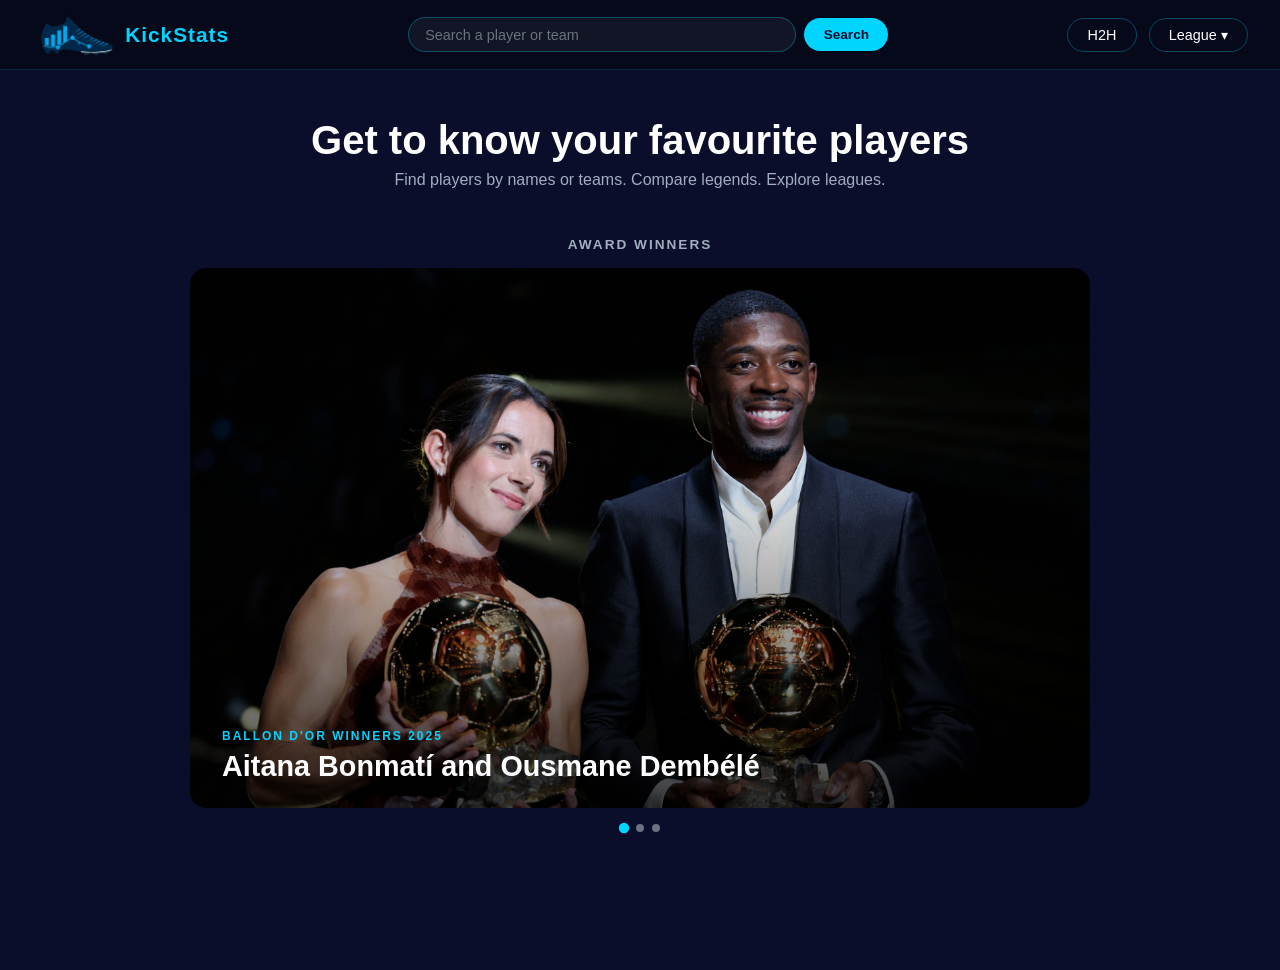
==== index.html @ 282c754d "header correction" ====
<!DOCTYPE html>
<html lang="en">
<head>
  <meta charset="UTF-8">
  <meta name="viewport" content="width=device-width, initial-scale=1.0">
  <title>KickStats</title>
  <link rel="stylesheet" href="style.css">
</head>
<body>

    <!--Nav Bar-->
    <nav id="navbar">
        <div id="nav-logo">
            <img src="img/logo.png" alt="KickStats Logo" id="logo">
            <span id="logo-text">KickStats</span>
        </div>

        <div id="nav-search">
            <input type="text" id="search-input" placeholder="Search a player or team" />
            <button id="search-btn">Search</button>
        </div>

        <div id="nav-links">
            <button id="compare-btn" class="nav-btn">H2H</button>

            <div id="league-dropdown">
                <button id="league-btn" class="nav-btn">League ▾</button>
                <ul id="league-menu" class="hidden">
                    <li data-league="39">Premier League</li>
                    <li data-league="140">La Liga</li>
                    <li data-league="78">Bundesliga</li>
                    <li data-league="135">Serie A</li>
                    <li data-league="61">Ligue 1</li>
                    <li data-league="2">Champions League</li>
                    <li data-league="1">World Cup</li>
                </ul>
            </div>
        </div>
    </nav>

    <main id="app">

        <!--HOME VIEW-->
        <section id="home-view">
            <div id="home-hero">
                <h2>Get to know your favourite players</h2>
                <p>Find players by names or teams. Compare legends. Explore leagues.</p>
            </div>

            <!--SLIDESHOW -->
            <div id="achievements">
                <h3>Award Winners</h3>
                <div id="slideshow">
                    <div class="slide active" style="background-image: url('img/bd.jpeg')">
                        <div class="slide-content">
                            <div class="award-label">Ballon d'Or Winners 2025 </div>
                            <div class="award-name">Aitana Bonmatí and Ousmane Dembélé</div>
                        </div>   
                    </div>

                    <div class="slide" style="background-image: url('img/kopa.jpeg')">
                        <div class="slide-content">
                            <div class="award-label"> Kopa Trophy 2025 </div>
                            <div class="award-name">Lamine Yamal</div>
                        </div> 
                    </div>

                    <div class="slide" style="background-image: url('img/yashin.png')">
                        <div class="slide-content">
                            <div class="award-label"> Yashin Trophy 2025 </div>
                            <div class="award-name">Gianluigi Donnarumma</div>
                        </div> 
                    </div>
                </div>

                <div id="slideshow-dots">
                    <span class="dot active" data-index="0"></span>
                    <span class="dot" data-index="1"></span>
                    <span class="dot" data-index="2"></span>
                </div>
            </div>
        </section>

        <!--PLAYER PROFILE VIEW-->
        <section id="player-view" class="hidden">
            <div id="player-profile"></div>
            <div id="season-search">
                <input type="number" id="season-input" placeholder="Enter season (e.g. 2023 = 2023/24)" />
                <button id="season-btn">Get Stats</button>
            </div>
            <div id="player-stats"></div>
        </section>

        <!--TEAM VIEW-->
        <section id="team-view" class="hidden">
            <div id="team-profile"></div>
            <div id="team-stats"></div>
        </section>

        <!--HEAD-TO-HEAD VIEW-->
        <section id="compare-view" class="hidden">
            <h2 id="compare-title">Head-to-Head</h2>
            <div id="compare-inputs">
                <div class="compare-col">
                    <input type="text" id="player1-input" placeholder="Enter first player name" />
                    <input type="number" id="player1-season" placeholder="Enter season (e.g. 2023 = 2023/24)" />
                    <button id="player1-btn">Get Player 1</button>
                    <div id="player1-result"></div>
                </div>
                <div class="vs-label">VS</div>
                <div class="compare-col">
                    <input type="text" id="player2-input" placeholder="Enter second player name" />
                    <input type="number" id="player2-season" placeholder="Enter season (e.g. 2023 = 2023/24)" />
                    <button id="player2-btn">Get Player 2</button>
                    <div id="player2-result"></div>
                </div>
            </div>
            <div id="compare-table"></div>
        </section>

        <!--LEAGUE VIEW-->
        <section id="league-view" class="hidden">
            <div id="league-header"></div>
            <div id="league-season-search">
                <input type="number" id="league-season-input" placeholder="Enter season (e.g. 2023 = 2023/24)" />
                <button id="league-season-btn">Go</button>
            </div>
            <div id="league-stats">
                <div id="top-scorers"></div>
                <div id="top-assists"></div>
            </div>

        </section>
    </main>

    <script src="script.js"></script>
</body>
</html>
---- style.css ----
/* RESET & BASE*/
* {
  margin: 0;
  padding: 0;
  box-sizing: border-box;
}

:root {
  --bg-primary: #0a0e2a;
  --bg-card: #1a1f4e;
  --bg-card-hover: #222860;
  --accent: #00d4ff;
  --accent-dark: #0099cc;
  --text-primary: #ffffff;
  --text-secondary: #a0aec0;
  --text-muted: #6b7280;
  --red: #e63946;
  --nav-height: 70px;
}

body {
  font-family: 'Arial', sans-serif;
  background: var(--bg-primary);
  color: var(--text-primary);
  min-height: 100vh;
}

.hidden {
  display: none !important;
}

/* NAVBAR */
#navbar {
  position: fixed;
  top: 0;
  left: 0;
  right: 0;
  height: var(--nav-height);
  background: #06091a;
  border-bottom: 1px solid rgba(0, 212, 255, 0.15);
  display: flex;
  align-items: center;
  justify-content: space-between;
  padding: 0 2rem;
  z-index: 1000;
  gap: 1rem;
}

#nav-logo {
  display: flex;
  align-items: center;
  gap: 0.6rem;
  cursor: pointer;
  flex-shrink: 0;
}

#logo {
  height: 44px;
  width: auto;
}

#logo-text {
  font-size: 1.3rem;
  font-weight: 700;
  color: var(--accent);
  letter-spacing: 1px;
}

#nav-search {
  display: flex;
  align-items: center;
  gap: 0.5rem;
  flex: 1;
  max-width: 480px;
}

#search-input {
  flex: 1;
  padding: 0.55rem 1rem;
  border-radius: 25px;
  border: 1px solid rgba(0, 212, 255, 0.3);
  background: rgba(255,255,255,0.05);
  color: var(--text-primary);
  font-size: 0.9rem;
  outline: none;
  transition: border 0.2s;
}

#search-input:focus {
  border-color: var(--accent);
}

#search-input::placeholder {
  color: var(--text-muted);
}

#search-btn {
  padding: 0.55rem 1.2rem;
  background: var(--accent);
  color: #0a0e2a;
  border: none;
  border-radius: 25px;
  font-weight: 700;
  font-size: 0.85rem;
  cursor: pointer;
  transition: background 0.2s;
  flex-shrink: 0;
}

#search-btn:hover {
  background: var(--accent-dark);
}

#nav-links {
  display: flex;
  align-items: center;
  gap: 0.75rem;
  flex-shrink: 0;
}

.nav-btn {
  background: transparent;
  border: 1px solid rgba(0, 212, 255, 0.3);
  color: var(--text-primary);
  padding: 0.5rem 1.2rem;
  border-radius: 25px;
  cursor: pointer;
  font-size: 0.9rem;
  transition: all 0.2s;
  white-space: nowrap;
}

.nav-btn:hover, .nav-btn.active {
  background: var(--accent);
  color: #0a0e2a;
  border-color: var(--accent);
  font-weight: 700;
}

/* League dropdown */
#league-dropdown-wrapper {
  position: relative;
}

#league-menu {
  position: absolute;
  top: calc(100% + 10px);
  right: 0;
  background: #06091a;
  border: 1px solid rgba(0, 212, 255, 0.2);
  border-radius: 10px;
  list-style: none;
  min-width: 180px;
  overflow: hidden;
  z-index: 999;
}

#league-menu li {
  padding: 0.75rem 1.25rem;
  cursor: pointer;
  font-size: 0.9rem;
  color: var(--text-secondary);
  transition: all 0.15s;
}

#league-menu li:hover {
  background: rgba(0, 212, 255, 0.1);
  color: var(--accent);
}

/* MAIN CONTENT*/
#app {
  margin-top: var(--nav-height);
  min-height: calc(100vh - var(--nav-height));
}

/* HOME VIEW*/
#home-view {
  padding: 3rem 2rem;
  max-width: 1100px;
  margin: 0 auto;
}

#home-hero {
  text-align: center;
  margin-bottom: 3rem;
}

#home-hero h2 {
  font-size: 2.5rem;
  font-weight: 800;
  color: var(--text-primary);
  margin-bottom: 0.5rem;
}

#home-hero h2 span {
  color: var(--accent);
}

#home-hero p {
  font-size: 1rem;
  color: var(--text-secondary);
}

/* Achievements slideshow */
#achievements {
  width: 100%;
  max-width: 900px;
  margin: 0 auto;
  position: relative;
}

#achievements h3 {
  font-size: 0.85rem;
  color: var(--text-secondary);
  text-transform: uppercase;
  letter-spacing: 2px;
  margin-bottom: 1rem;
  text-align: center;
}

#slideshow {
  width: 100%;
  border-radius: 16px;
  overflow: hidden;
  position: relative;
}

.slide {
  display: none;
  width: 100%;
  height: 60vh;
  background-size: cover;
  background-position: center 50%;
  background-repeat: no-repeat;
  position: relative;
  border-radius: 16px;
}

.slide.active {
  display: block;
}

/* Dark gradient overlay so text is readable at the bottom */
.slide::after {
  content: '';
  position: absolute;
  inset: 0;
  background: linear-gradient(
    to bottom,
    rgba(0, 0, 0, 0.05) 0%,
    rgba(0, 0, 0, 0.1) 40%,
    rgba(0, 0, 0, 0.75) 100%
  );
  border-radius: 16px;
}

/* Text sits above the overlay */
.slide-content {
  position: absolute;
  bottom: 0;
  left: 0;
  right: 0;
  padding: 1.5rem 2rem;
  z-index: 2;
}

.award-label {
  font-size: 0.75rem;
  color: var(--accent);
  text-transform: uppercase;
  letter-spacing: 2px;
  margin-bottom: 0.4rem;
  font-weight: 600;
}

.award-name {
  font-size: 1.8rem;
  font-weight: 800;
  color: #ffffff;
  line-height: 1.2;
}

/* Dots */
#slideshow-dots {
  display: flex;
  justify-content: center;
  gap: 8px;
  margin-top: 1rem;
}

.dot {
  width: 8px;
  height: 8px;
  border-radius: 50%;
  background: var(--text-muted);
  cursor: pointer;
  transition: background 0.2s, transform 0.2s;
}

.dot.active {
  background: var(--accent);
  transform: scale(1.3);
}

/* PLAYER PROFILE VIEW */
#player-view {
  min-height: calc(100vh - var(--nav-height));
}

/* Hero banner */
#player-hero {
  position: relative;
  background: linear-gradient(135deg, #0a0e2a 0%, #1a1f4e 50%, #0d1535 100%);
  min-height: 420px;
  display: flex;
  align-items: center;
  overflow: hidden;
  padding: 2rem 4rem;
}

#player-hero::before {
  content: '';
  position: absolute;
  inset: 0;
  background: radial-gradient(ellipse at 70% 50%, rgba(0, 212, 255, 0.08) 0%, transparent 70%);
}

.hero-left {
  flex: 1;
  z-index: 2;
}

.hero-position-tag {
  display: inline-block;
  background: var(--accent);
  color: #0a0e2a;
  font-size: 0.75rem;
  font-weight: 700;
  padding: 4px 14px;
  border-radius: 25px;
  text-transform: uppercase;
  letter-spacing: 1px;
  margin-bottom: 1rem;
}

.hero-flag {
  width: 24px;
  height: auto;
  margin-left: 8px;
  vertical-align: middle;
  border-radius: 2px;
}

.hero-name {
  font-size: 3rem;
  font-weight: 900;
  color: var(--text-primary);
  line-height: 1.1;
  margin-bottom: 1rem;
  text-transform: uppercase;
}

.hero-number {
  width: 52px;
  height: 52px;
  border-radius: 50%;
  background: var(--accent);
  color: #0a0e2a;
  font-size: 1.3rem;
  font-weight: 900;
  display: inline-flex;
  align-items: center;
  justify-content: center;
  margin-bottom: 1.5rem;
}

.hero-stat-pills {
  display: flex;
  gap: 0.75rem;
  flex-wrap: wrap;
  margin-bottom: 1.5rem;
}

.hero-pill {
  background: rgba(255,255,255,0.08);
  border: 1px solid rgba(0, 212, 255, 0.2);
  border-radius: 10px;
  padding: 0.5rem 1rem;
  text-align: center;
}

.hero-pill .pill-value {
  font-size: 1.5rem;
  font-weight: 800;
  color: var(--accent);
  display: block;
}

.hero-pill .pill-label {
  font-size: 0.7rem;
  color: var(--text-secondary);
  text-transform: uppercase;
  letter-spacing: 1px;
}

.hero-bio-row {
  display: flex;
  gap: 0;
}

.bio-cell {
  padding: 0.6rem 1.25rem;
  text-align: center;
  border-right: 1px solid rgba(255,255,255,0.1);
}

.bio-cell:first-child {
  padding-left: 0;
}

.bio-cell:last-child {
  border-right: none;
}

.bio-cell .bio-value {
  font-size: 0.95rem;
  font-weight: 700;
  color: var(--text-primary);
  display: block;
}

.bio-cell .bio-label {
  font-size: 0.65rem;
  color: var(--text-secondary);
  text-transform: uppercase;
  letter-spacing: 1px;
}

.hero-right {
  position: absolute;
  right: 0;
  bottom: 0;
  height: 100%;
  display: flex;
  align-items: flex-end;
}

#player-hero-img {
  height: 380px;
  width: auto;
  object-fit: contain;
  filter: drop-shadow(-10px 0 30px rgba(0, 212, 255, 0.2));
}

/* Season search */
#season-search {
  display: flex;
  gap: 0.75rem;
  padding: 2rem 4rem;
  align-items: center;
  border-bottom: 1px solid rgba(255,255,255,0.05);
}

#season-search label {
  color: var(--text-secondary);
  font-size: 0.9rem;
  white-space: nowrap;
}

#season-input {
  padding: 0.6rem 1rem;
  border-radius: 25px;
  border: 1px solid rgba(0, 212, 255, 0.3);
  background: rgba(255,255,255,0.05);
  color: var(--text-primary);
  font-size: 0.9rem;
  outline: none;
  width: 180px;
}

#season-btn {
  padding: 0.6rem 1.5rem;
  background: var(--accent);
  color: #0a0e2a;
  border: none;
  border-radius: 25px;
  font-weight: 700;
  cursor: pointer;
  font-size: 0.9rem;
}

/* Stats table */
#player-stats {
  padding: 2rem 4rem;
}

.stats-competition {
  margin-bottom: 2rem;
}

.stats-comp-header {
  display: flex;
  align-items: center;
  gap: 0.75rem;
  margin-bottom: 1rem;
  padding-bottom: 0.5rem;
  border-bottom: 1px solid rgba(0, 212, 255, 0.15);
}

.stats-comp-logo {
  width: 28px;
  height: 28px;
  object-fit: contain;
}

.stats-comp-name {
  font-size: 1rem;
  font-weight: 700;
  color: var(--text-primary);
}

.stats-comp-country {
  font-size: 0.8rem;
  color: var(--text-secondary);
}

.stats-grid {
  display: grid;
  grid-template-columns: repeat(auto-fill, minmax(130px, 1fr));
  gap: 0.75rem;
}

.stat-box {
  background: var(--bg-card);
  border-radius: 10px;
  padding: 1rem;
  text-align: center;
  border: 1px solid rgba(255,255,255,0.05);
}

.stat-box .stat-value {
  font-size: 1.5rem;
  font-weight: 800;
  color: var(--accent);
  display: block;
}

.stat-box .stat-label {
  font-size: 0.7rem;
  color: var(--text-secondary);
  text-transform: uppercase;
  letter-spacing: 1px;
  margin-top: 4px;
}

/* TEAM VIEW */
#team-view {
  padding: 2rem;
  max-width: 1100px;
  margin: 0 auto;
}

#team-header {
  display: flex;
  align-items: center;
  gap: 1.5rem;
  margin-bottom: 2rem;
  padding: 2rem;
  background: var(--bg-card);
  border-radius: 16px;
  border: 1px solid rgba(0, 212, 255, 0.1);
}

#team-logo {
  width: 80px;
  height: 80px;
  object-fit: contain;
}

#team-name {
  font-size: 2rem;
  font-weight: 900;
  text-transform: uppercase;
}

#team-country {
  color: var(--text-secondary);
  font-size: 0.9rem;
}

/* Position filter pills */
#position-filters {
  display: flex;
  gap: 0.5rem;
  margin-bottom: 1.5rem;
  flex-wrap: wrap;
}

.filter-pill {
  padding: 0.4rem 1.2rem;
  border-radius: 25px;
  border: 1px solid rgba(0, 212, 255, 0.3);
  background: transparent;
  color: var(--text-secondary);
  cursor: pointer;
  font-size: 0.85rem;
  transition: all 0.2s;
}

.filter-pill:hover, .filter-pill.active {
  background: var(--accent);
  color: #0a0e2a;
  border-color: var(--accent);
  font-weight: 700;
}

/* Squad grid */
#squad-grid {
  display: grid;
  grid-template-columns: repeat(auto-fill, minmax(160px, 1fr));
  gap: 1rem;
}

.player-card {
  background: var(--bg-card);
  border-radius: 12px;
  overflow: hidden;
  cursor: pointer;
  border: 1px solid rgba(255,255,255,0.05);
  transition: all 0.2s;
  position: relative;
}

.player-card:hover {
  transform: translateY(-4px);
  border-color: var(--accent);
  box-shadow: 0 8px 24px rgba(0, 212, 255, 0.15);
}

.player-card img {
  width: 100%;
  height: 180px;
  object-fit: cover;
  object-position: top;
  display: block;
}

.player-card-info {
  padding: 0.75rem;
}

.player-card-number {
  position: absolute;
  top: 8px;
  right: 8px;
  background: var(--accent);
  color: #0a0e2a;
  font-size: 0.8rem;
  font-weight: 900;
  width: 26px;
  height: 26px;
  border-radius: 50%;
  display: flex;
  align-items: center;
  justify-content: center;
}

.player-card-name {
  font-size: 0.9rem;
  font-weight: 700;
  color: var(--text-primary);
}

.player-card-pos {
  font-size: 0.75rem;
  color: var(--text-secondary);
  margin-top: 2px;
}

/* COMPARE VIEW */
#compare-view {
  padding: 2rem;
  max-width: 1000px;
  margin: 0 auto;
}

#compare-title {
  text-align: center;
  font-size: 2.5rem;
  font-weight: 900;
  margin-bottom: 2rem;
  text-transform: uppercase;
  letter-spacing: 2px;
}

#compare-title span {
  color: var(--accent);
}

#compare-inputs {
  display: grid;
  grid-template-columns: 1fr auto 1fr;
  gap: 1.5rem;
  align-items: start;
  margin-bottom: 2rem;
}

.compare-col {
  display: flex;
  flex-direction: column;
  gap: 0.75rem;
}

.compare-col input {
  padding: 0.6rem 1rem;
  border-radius: 25px;
  border: 1px solid rgba(0, 212, 255, 0.3);
  background: rgba(255,255,255,0.05);
  color: var(--text-primary);
  font-size: 0.9rem;
  outline: none;
}

.compare-col button {
  padding: 0.6rem;
  background: var(--accent);
  color: #0a0e2a;
  border: none;
  border-radius: 25px;
  font-weight: 700;
  cursor: pointer;
  font-size: 0.9rem;
}

.vs-label {
  font-size: 2rem;
  font-weight: 900;
  color: var(--accent);
  display: flex;
  align-items: center;
  justify-content: center;
  padding-top: 0.5rem;
}

/* H2H player banners */
#compare-table {
  margin-top: 1rem;
}

.h2h-player-banners {
  display: grid;
  grid-template-columns: 1fr 1fr;
  gap: 1rem;
  margin-bottom: 2rem;
}

.h2h-banner {
  background: linear-gradient(135deg, var(--bg-card), #0d1535);
  border-radius: 12px;
  padding: 1.5rem;
  display: flex;
  align-items: center;
  gap: 1rem;
  border: 1px solid rgba(0, 212, 255, 0.15);
  position: relative;
  overflow: hidden;
}

.h2h-banner img {
  width: 80px;
  height: 80px;
  object-fit: cover;
  border-radius: 50%;
  border: 2px solid var(--accent);
}

.h2h-banner-name {
  font-size: 1.2rem;
  font-weight: 800;
  text-transform: uppercase;
}

.h2h-banner-club {
  font-size: 0.8rem;
  color: var(--text-secondary);
}

/* Stat rows */
.h2h-stat-row {
  display: grid;
  grid-template-columns: 1fr auto 1fr;
  align-items: center;
  margin-bottom: 0.6rem;
  gap: 0.5rem;
}

.h2h-val {
  padding: 0.7rem 1rem;
  background: var(--bg-card);
  border-radius: 8px;
  font-size: 1.3rem;
  font-weight: 800;
  color: var(--text-primary);
  text-align: center;
  border: 1px solid rgba(255,255,255,0.05);
}

.h2h-val.winner {
  background: var(--accent);
  color: #0a0e2a;
}

.h2h-stat-label {
  background: #1a1f4e;
  padding: 0.7rem 1rem;
  border-radius: 8px;
  font-size: 0.75rem;
  font-weight: 700;
  color: var(--text-secondary);
  text-align: center;
  text-transform: uppercase;
  letter-spacing: 1px;
}

/* LEAGUE VIEW */
#league-view {
  padding: 2rem;
  max-width: 900px;
  margin: 0 auto;
}

#league-header {
  display: flex;
  align-items: center;
  gap: 1rem;
  margin-bottom: 2rem;
  padding: 1.5rem 2rem;
  background: var(--bg-card);
  border-radius: 16px;
  border: 1px solid rgba(0, 212, 255, 0.1);
}

#league-header img {
  width: 60px;
  height: 60px;
  object-fit: contain;
}

#league-header h2 {
  font-size: 1.8rem;
  font-weight: 900;
  text-transform: uppercase;
}

#league-season-search {
  display: flex;
  gap: 0.75rem;
  margin-bottom: 2rem;
}

#league-season-input {
  padding: 0.6rem 1rem;
  border-radius: 25px;
  border: 1px solid rgba(0, 212, 255, 0.3);
  background: rgba(255,255,255,0.05);
  color: var(--text-primary);
  font-size: 0.9rem;
  outline: none;
  width: 220px;
}

#league-season-btn {
  padding: 0.6rem 1.5rem;
  background: var(--accent);
  color: #0a0e2a;
  border: none;
  border-radius: 25px;
  font-weight: 700;
  cursor: pointer;
}

#league-stats {
  display: grid;
  grid-template-columns: 1fr 1fr;
  gap: 2rem;
}

.league-list-title {
  font-size: 1rem;
  font-weight: 700;
  text-transform: uppercase;
  letter-spacing: 2px;
  color: var(--text-secondary);
  margin-bottom: 1rem;
}

/* Banner rows like your reference image */
.league-player-row {
  display: flex;
  align-items: center;
  background: var(--bg-card);
  border-radius: 10px;
  overflow: hidden;
  margin-bottom: 0.6rem;
  border: 1px solid rgba(255,255,255,0.04);
  transition: all 0.2s;
  cursor: pointer;
}

.league-player-row:hover {
  border-color: var(--accent);
}

.league-player-row img {
  width: 56px;
  height: 56px;
  object-fit: cover;
  object-position: top;
}

.league-player-name {
  flex: 1;
  padding: 0 1rem;
  font-size: 0.9rem;
  font-weight: 700;
  text-transform: uppercase;
  letter-spacing: 1px;
  color: var(--text-primary);
}

.league-player-stat {
  padding: 0 1.25rem;
  font-size: 1.6rem;
  font-weight: 900;
  color: var(--accent);
  min-width: 60px;
  text-align: center;
}

/* LOADING & ERROR STATES */
.loading {
  text-align: center;
  padding: 3rem;
  color: var(--text-secondary);
  font-size: 0.95rem;
}

.loading::after {
  content: '';
  display: block;
  width: 32px;
  height: 32px;
  border: 3px solid rgba(0, 212, 255, 0.2);
  border-top-color: var(--accent);
  border-radius: 50%;
  animation: spin 0.8s linear infinite;
  margin: 1rem auto 0;
}

@keyframes spin {
  to { transform: rotate(360deg); }
}

.error-msg {
  text-align: center;
  padding: 2rem;
  color: var(--red);
  font-size: 0.95rem;
  background: rgba(230, 57, 70, 0.08);
  border-radius: 10px;
  border: 1px solid rgba(230, 57, 70, 0.2);
  margin: 1rem 0;
}

/* RESPONSIVE */
@media (max-width: 768px) {
  #navbar {
    flex-wrap: wrap;
    height: auto;
    padding: 0.75rem 1rem;
    gap: 0.5rem;
  }

  #nav-search {
    order: 3;
    max-width: 100%;
    width: 100%;
  }

  #app {
    margin-top: 120px;
  }

  #player-hero {
    padding: 2rem 1.5rem;
    flex-direction: column;
  }

  .hero-right {
    position: relative;
    height: auto;
  }

  #player-hero-img {
    height: 220px;
  }

  .hero-name {
    font-size: 2rem;
  }

  #season-search, #player-stats {
    padding: 1.5rem;
  }

  #compare-inputs {
    grid-template-columns: 1fr;
  }

  .vs-label {
    text-align: center;
  }

  #league-stats {
    grid-template-columns: 1fr;
  }

  #squad-grid {
    grid-template-columns: repeat(auto-fill, minmax(130px, 1fr));
  }
}
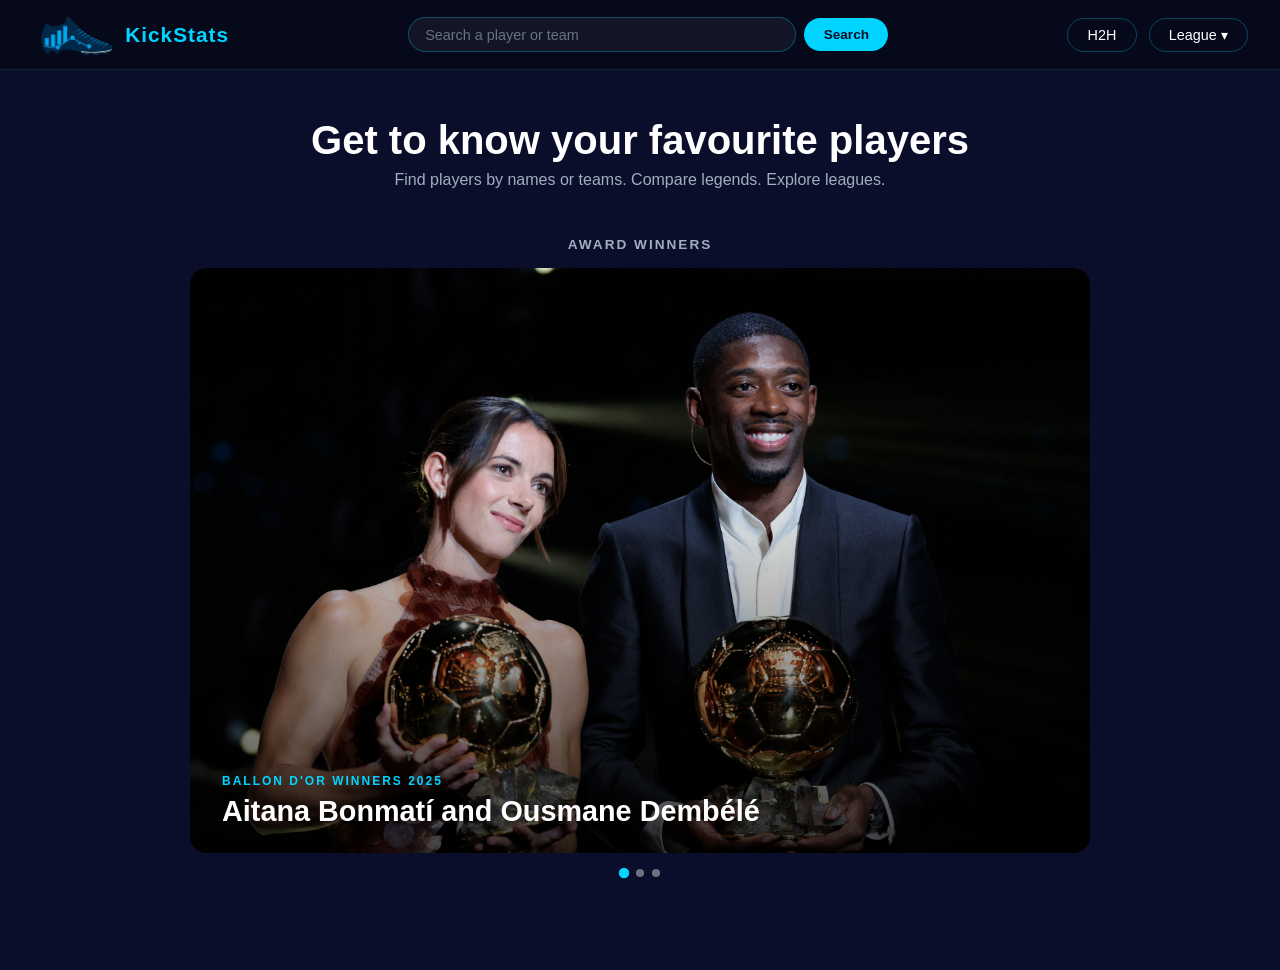
==== commit 41db5158: "javascript created" ====
--- a/index.html
+++ b/index.html
@@ -1,3 +1,9 @@
+<!--
+Author: Amanda Gbe
+Date: July 27th, 2026
+Description: This is the HTML file for the SPORTS-STATS API website
+-->
+
 <!DOCTYPE html>
 <html lang="en">
 <head>
@@ -58,18 +64,18 @@
                         </div>   
                     </div>
 
-                    <div class="slide" style="background-image: url('img/kopa.jpeg')">
+                    <div class="slide" style="background-image: url('img/kopa.webp')">
                         <div class="slide-content">
                             <div class="award-label"> Kopa Trophy 2025 </div>
                             <div class="award-name">Lamine Yamal</div>
                         </div> 
                     </div>
 
-                    <div class="slide" style="background-image: url('img/yashin.png')">
+                    <div class="slide" style="background-image: url('img/yashin.webp')">
                         <div class="slide-content">
                             <div class="award-label"> Yashin Trophy 2025 </div>
                             <div class="award-name">Gianluigi Donnarumma</div>
-                        </div> 
+                        </div>   
                     </div>
                 </div>
 
--- a/style.css
+++ b/style.css
@@ -1,3 +1,9 @@
+/* 
+Author: Amanda Gbe
+Date: July 28th, 2026
+Description: This is the CSS file for the SPORTS-STATS API website
+*/
+
 /* RESET & BASE*/
 * {
   margin: 0;
@@ -229,7 +235,7 @@
 .slide {
   display: none;
   width: 100%;
-  height: 60vh;
+  height: 65vh;
   background-size: cover;
   background-position: center 50%;
   background-repeat: no-repeat;
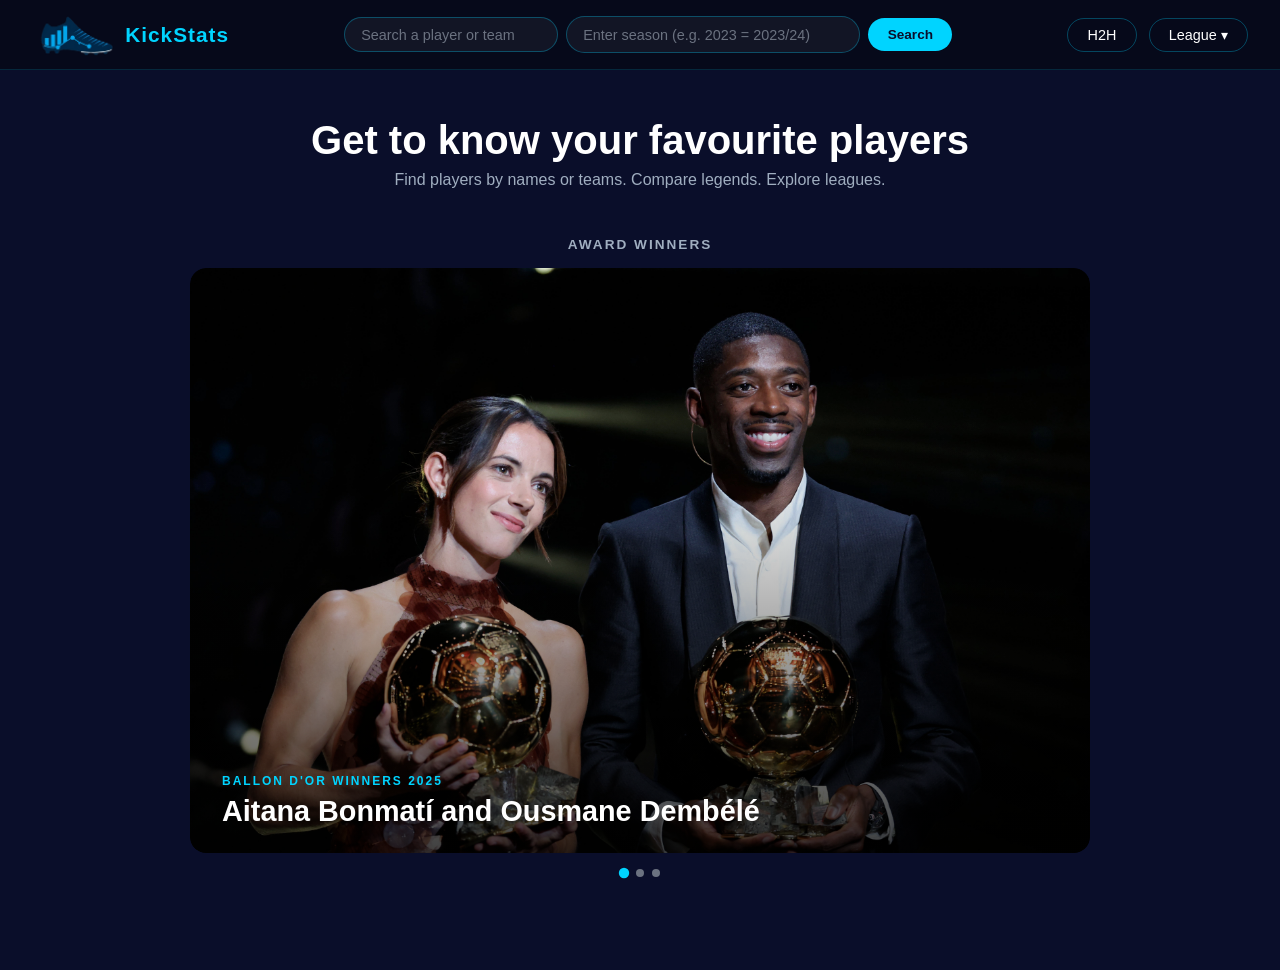
==== commit bab7b9ff: "update: removed player profile home page" ====
--- a/index.html
+++ b/index.html
@@ -23,6 +23,7 @@
 
         <div id="nav-search">
             <input type="text" id="search-input" placeholder="Search a player or team" />
+            <input type="number" id="season-input" placeholder="Enter season (e.g. 2023 = 2023/24)" />
             <button id="search-btn">Search</button>
         </div>
 
@@ -89,11 +90,7 @@
 
         <!--PLAYER PROFILE VIEW-->
         <section id="player-view" class="hidden">
-            <div id="player-profile"></div>
-            <div id="season-search">
-                <input type="number" id="season-input" placeholder="Enter season (e.g. 2023 = 2023/24)" />
-                <button id="season-btn">Get Stats</button>
-            </div>
+            <div id="player-info-bar"></div>
             <div id="player-stats"></div>
         </section>
 
--- a/style.css
+++ b/style.css
@@ -60,6 +60,10 @@
   flex-shrink: 0;
 }
 
+#nav-logo:hover {
+  border-color: var(--accent);
+}
+
 #logo {
   height: 44px;
   width: auto;
@@ -77,7 +81,22 @@
   align-items: center;
   gap: 0.5rem;
   flex: 1;
-  max-width: 480px;
+  max-width: 50%;
+}
+
+#season-input {
+  width: 160px;
+  padding: 0.55rem 1rem;
+  border-radius: 25px;
+  background: rgba(255, 255, 255, 0, 0.05);
+  border: 1px solid rgba(0, 212, 255, 0.03);
+  color: var(--text-primary);
+  font-size: 0.9rem;
+  outline: none;
+}
+
+#season-input::placeholder {
+  color: var(--text-muted);
 }
 
 #search-input {
@@ -309,20 +328,21 @@
   transform: scale(1.3);
 }
 
-/* PLAYER PROFILE VIEW */
+/* PLAYER PROFILE VIEW 
 #player-view {
   min-height: calc(100vh - var(--nav-height));
 }
 
-/* Hero banner */
+//Hero banner
 #player-hero {
   position: relative;
   background: linear-gradient(135deg, #0a0e2a 0%, #1a1f4e 50%, #0d1535 100%);
-  min-height: 420px;
+  min-height: 480px;
   display: flex;
   align-items: center;
   overflow: hidden;
-  padding: 2rem 4rem;
+  padding: 2.5rem 4rem;
+  gap: 2rem;
 }
 
 #player-hero::before {
@@ -330,11 +350,22 @@
   position: absolute;
   inset: 0;
   background: radial-gradient(ellipse at 70% 50%, rgba(0, 212, 255, 0.08) 0%, transparent 70%);
+  pointer-events: none;
 }
 
 .hero-left {
   flex: 1;
   z-index: 2;
+  display: flex;
+  flex-direction: column;
+  gap: 1rem;
+  max-width: 55%;
+}
+
+.hero-top-row {
+  display: flex;
+  align-items: center;
+  gap: 0.75rem;
 }
 
 .hero-position-tag {
@@ -347,13 +378,11 @@
   border-radius: 25px;
   text-transform: uppercase;
   letter-spacing: 1px;
-  margin-bottom: 1rem;
 }
 
 .hero-flag {
   width: 24px;
   height: auto;
-  margin-left: 8px;
   vertical-align: middle;
   border-radius: 2px;
 }
@@ -363,7 +392,6 @@
   font-weight: 900;
   color: var(--text-primary);
   line-height: 1.1;
-  margin-bottom: 1rem;
   text-transform: uppercase;
 }
 
@@ -378,14 +406,30 @@
   display: inline-flex;
   align-items: center;
   justify-content: center;
-  margin-bottom: 1.5rem;
+}
+
+.hero-team-row {
+  display: flex;
+  align-items: center;
+  gap: 0.75rem;
+}
+
+.hero-team-logo {
+  width: 36px;
+  height: 36px;
+  object-fit: contain;
+}
+
+.hero-team-name {
+  font-size: 1rem;
+  font-weight: 600;
+  color: var(--text-secondary);
 }
 
 .hero-stat-pills {
   display: flex;
   gap: 0.75rem;
   flex-wrap: wrap;
-  margin-bottom: 1.5rem;
 }
 
 .hero-pill {
@@ -394,6 +438,7 @@
   border-radius: 10px;
   padding: 0.5rem 1rem;
   text-align: center;
+  min-width: 70px;
 }
 
 .hero-pill .pill-value {
@@ -413,24 +458,22 @@
 .hero-bio-row {
   display: flex;
   gap: 0;
+  flex-wrap: wrap;
+  border-top: 1px solid rgba(255,255,255,0.08);
+  padding-top: 1rem;
 }
 
 .bio-cell {
-  padding: 0.6rem 1.25rem;
+  padding: 0.4rem 1.25rem;
   text-align: center;
   border-right: 1px solid rgba(255,255,255,0.1);
 }
 
-.bio-cell:first-child {
-  padding-left: 0;
-}
-
-.bio-cell:last-child {
-  border-right: none;
-}
+.bio-cell:first-child { padding-left: 0; }
+.bio-cell:last-child { border-right: none; }
 
 .bio-cell .bio-value {
-  font-size: 0.95rem;
+  font-size: 0.9rem;
   font-weight: 700;
   color: var(--text-primary);
   display: block;
@@ -444,20 +487,76 @@
 }
 
 .hero-right {
-  position: absolute;
-  right: 0;
-  bottom: 0;
-  height: 100%;
+  z-index: 2;
   display: flex;
   align-items: flex-end;
+  justify-content: center;
+  flex-shrink: 0;
 }
 
 #player-hero-img {
-  height: 380px;
+  height: 420px;
   width: auto;
   object-fit: contain;
-  filter: drop-shadow(-10px 0 30px rgba(0, 212, 255, 0.2));
-}
+  object-position: top;
+  filter: drop-shadow(-10px 0 30px rgba(0, 212, 255, 0.15));
+  mix-blend-mode: luminosity;
+  opacity: 0.92;
+}
+*/
+
+/*PLAYER INFO BAR */ 
+#player-info {
+  display: flex;
+  align-items: center;
+  gap: 1.5rem;
+  padding: 1.5rem 2rem;
+  background: var(--bg-card);
+  border-bottom: 1px solid rgba(o, 212, 255, 0.1); 
+}
+
+.player-info-photo img {
+  width: 80px;
+  height: 80px;
+  border-radius: 50%;
+  object-fit: cover;
+  object-position: top;
+  border: 2px solid var(--accent);
+}
+
+.player-info-name {
+  font-size: 1.4rem;
+  font-weight: 800;
+  text-transform: uppercase;
+  color: var(--text-primary);
+  margin-bottom: 0.4rem;
+}
+
+.player-info-meta {
+  display: flex;
+  flex-wrap: wrap;
+  gap: 1rem;
+  font-size: 0.85rem;
+  color: var(--text-secondary);
+}
+
+.player-info-meta span {
+  display: flex;
+  align-items: center;
+  gap: 4px;
+}
+
+.player-info-season {
+  margin-top: 0.5rem;
+  font-size: 0.8rem;
+  color: var(--accent);
+  text-transform: uppercase;
+  letter-spacing: 1px;
+}
+
+#player-stats { padding: 2rem; }
+
+
 
 /* Season search */
 #season-search {
@@ -482,7 +581,7 @@
   color: var(--text-primary);
   font-size: 0.9rem;
   outline: none;
-  width: 180px;
+  width: 300px;
 }
 
 #season-btn {
@@ -715,7 +814,7 @@
 .compare-col {
   display: flex;
   flex-direction: column;
-  gap: 0.75rem;
+  gap: 1rem;
 }
 
 .compare-col input {
@@ -873,7 +972,7 @@
   color: var(--text-primary);
   font-size: 0.9rem;
   outline: none;
-  width: 220px;
+  width: 300px;
 }
 
 #league-season-btn {
@@ -999,8 +1098,14 @@
   }
 
   #player-hero {
-    padding: 2rem 1.5rem;
-    flex-direction: column;
+    position: relative;
+    background: linear-gradient(135deg, #0a0e2a 0%, #1a1f4e 50%, #0d1535 100%);
+    min-height: 480px;
+    display: flex;
+    align-items: center;
+    overflow: hidden;
+    padding: 2.5rem 4rem;
+    gap: 2rem;
   }
 
   .hero-right {
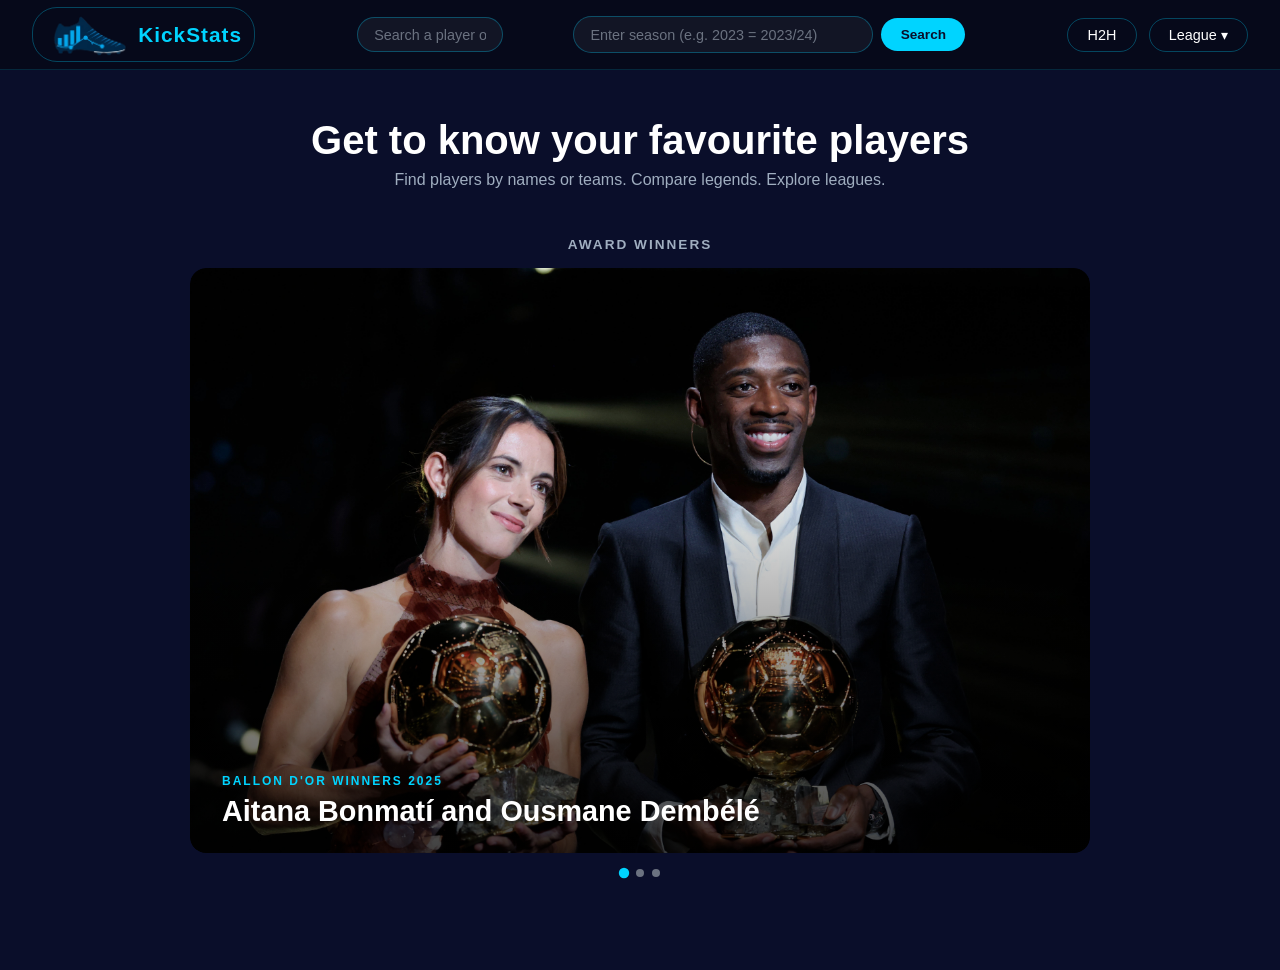
==== commit 809ed29b: "dropdown search" ====
--- a/index.html
+++ b/index.html
@@ -22,7 +22,10 @@
         </div>
 
         <div id="nav-search">
-            <input type="text" id="search-input" placeholder="Search a player or team" />
+            <div id="search-wrapper"> 
+                <input type="text" id="search-input" placeholder="Search a player or team" />
+                <div id="search-dropdown" class="hidden"></div>
+            </div>
             <input type="number" id="season-input" placeholder="Enter season (e.g. 2023 = 2023/24)" />
             <button id="search-btn">Search</button>
         </div>
--- a/style.css
+++ b/style.css
@@ -58,10 +58,15 @@
   gap: 0.6rem;
   cursor: pointer;
   flex-shrink: 0;
+  padding: 0.3rem 0.75rem;
+  border-radius: 25px;
+  border: 1px solid rgba(0, 212, 255, 0.3);
+  transition: all 0.2s;
 }
 
 #nav-logo:hover {
   border-color: var(--accent);
+  background: rgba(0, 212, 255, 0.05)
 }
 
 #logo {
@@ -109,6 +114,7 @@
   font-size: 0.9rem;
   outline: none;
   transition: border 0.2s;
+  width: 70%
 }
 
 #search-input:focus {
@@ -134,6 +140,62 @@
 
 #search-btn:hover {
   background: var(--accent-dark);
+}
+
+#search-wrapper {
+  position: relative;
+  flex: 1;
+}
+
+#search-dropdown {
+  position: absolute;
+  top: calc(100% + 8px);
+  left: 0;
+  right: 0;
+  background: #06091a;
+  border: 1px solid rgba(0, 212, 255, 0.25); 
+  border-radius: 12px;
+  overflow: hidden;
+  z-index: 9999;
+}
+
+.dropdown-item:last-child {
+  border-bottom: none;
+}
+
+.dropdown-item:hover {
+  background: rgba(0, 212, 255, 0.08);
+}
+
+.dropdown-item img {
+  width: 36px;
+  height: 36px;
+  border-radius: 50%;
+  object-fit: cover;
+  border: 1px solid rgba(0, 212, 255, 0.2);
+}
+
+.dropdown-item-info {
+  display: flex;
+  flex-direction: column;
+}
+
+.dropdown-item-name {
+  font-size: 13px;
+  font-weight: 600;
+  color: var(--text-primary);
+}
+
+.dropdown-item-club {
+  font-size: 11px;
+  color: var(--text-secondary);
+}
+
+.dropdown-no-results { 
+  padding: 12px 14px;
+  font-size: 13px;
+  color: var(--text-secondary);
+  text-align: center;
 }
 
 #nav-links {
@@ -328,182 +390,7 @@
   transform: scale(1.3);
 }
 
-/* PLAYER PROFILE VIEW 
-#player-view {
-  min-height: calc(100vh - var(--nav-height));
-}
-
-//Hero banner
-#player-hero {
-  position: relative;
-  background: linear-gradient(135deg, #0a0e2a 0%, #1a1f4e 50%, #0d1535 100%);
-  min-height: 480px;
-  display: flex;
-  align-items: center;
-  overflow: hidden;
-  padding: 2.5rem 4rem;
-  gap: 2rem;
-}
-
-#player-hero::before {
-  content: '';
-  position: absolute;
-  inset: 0;
-  background: radial-gradient(ellipse at 70% 50%, rgba(0, 212, 255, 0.08) 0%, transparent 70%);
-  pointer-events: none;
-}
-
-.hero-left {
-  flex: 1;
-  z-index: 2;
-  display: flex;
-  flex-direction: column;
-  gap: 1rem;
-  max-width: 55%;
-}
-
-.hero-top-row {
-  display: flex;
-  align-items: center;
-  gap: 0.75rem;
-}
-
-.hero-position-tag {
-  display: inline-block;
-  background: var(--accent);
-  color: #0a0e2a;
-  font-size: 0.75rem;
-  font-weight: 700;
-  padding: 4px 14px;
-  border-radius: 25px;
-  text-transform: uppercase;
-  letter-spacing: 1px;
-}
-
-.hero-flag {
-  width: 24px;
-  height: auto;
-  vertical-align: middle;
-  border-radius: 2px;
-}
-
-.hero-name {
-  font-size: 3rem;
-  font-weight: 900;
-  color: var(--text-primary);
-  line-height: 1.1;
-  text-transform: uppercase;
-}
-
-.hero-number {
-  width: 52px;
-  height: 52px;
-  border-radius: 50%;
-  background: var(--accent);
-  color: #0a0e2a;
-  font-size: 1.3rem;
-  font-weight: 900;
-  display: inline-flex;
-  align-items: center;
-  justify-content: center;
-}
-
-.hero-team-row {
-  display: flex;
-  align-items: center;
-  gap: 0.75rem;
-}
-
-.hero-team-logo {
-  width: 36px;
-  height: 36px;
-  object-fit: contain;
-}
-
-.hero-team-name {
-  font-size: 1rem;
-  font-weight: 600;
-  color: var(--text-secondary);
-}
-
-.hero-stat-pills {
-  display: flex;
-  gap: 0.75rem;
-  flex-wrap: wrap;
-}
-
-.hero-pill {
-  background: rgba(255,255,255,0.08);
-  border: 1px solid rgba(0, 212, 255, 0.2);
-  border-radius: 10px;
-  padding: 0.5rem 1rem;
-  text-align: center;
-  min-width: 70px;
-}
-
-.hero-pill .pill-value {
-  font-size: 1.5rem;
-  font-weight: 800;
-  color: var(--accent);
-  display: block;
-}
-
-.hero-pill .pill-label {
-  font-size: 0.7rem;
-  color: var(--text-secondary);
-  text-transform: uppercase;
-  letter-spacing: 1px;
-}
-
-.hero-bio-row {
-  display: flex;
-  gap: 0;
-  flex-wrap: wrap;
-  border-top: 1px solid rgba(255,255,255,0.08);
-  padding-top: 1rem;
-}
-
-.bio-cell {
-  padding: 0.4rem 1.25rem;
-  text-align: center;
-  border-right: 1px solid rgba(255,255,255,0.1);
-}
-
-.bio-cell:first-child { padding-left: 0; }
-.bio-cell:last-child { border-right: none; }
-
-.bio-cell .bio-value {
-  font-size: 0.9rem;
-  font-weight: 700;
-  color: var(--text-primary);
-  display: block;
-}
-
-.bio-cell .bio-label {
-  font-size: 0.65rem;
-  color: var(--text-secondary);
-  text-transform: uppercase;
-  letter-spacing: 1px;
-}
-
-.hero-right {
-  z-index: 2;
-  display: flex;
-  align-items: flex-end;
-  justify-content: center;
-  flex-shrink: 0;
-}
-
-#player-hero-img {
-  height: 420px;
-  width: auto;
-  object-fit: contain;
-  object-position: top;
-  filter: drop-shadow(-10px 0 30px rgba(0, 212, 255, 0.15));
-  mix-blend-mode: luminosity;
-  opacity: 0.92;
-}
-*/
+
 
 /*PLAYER INFO BAR */ 
 #player-info {
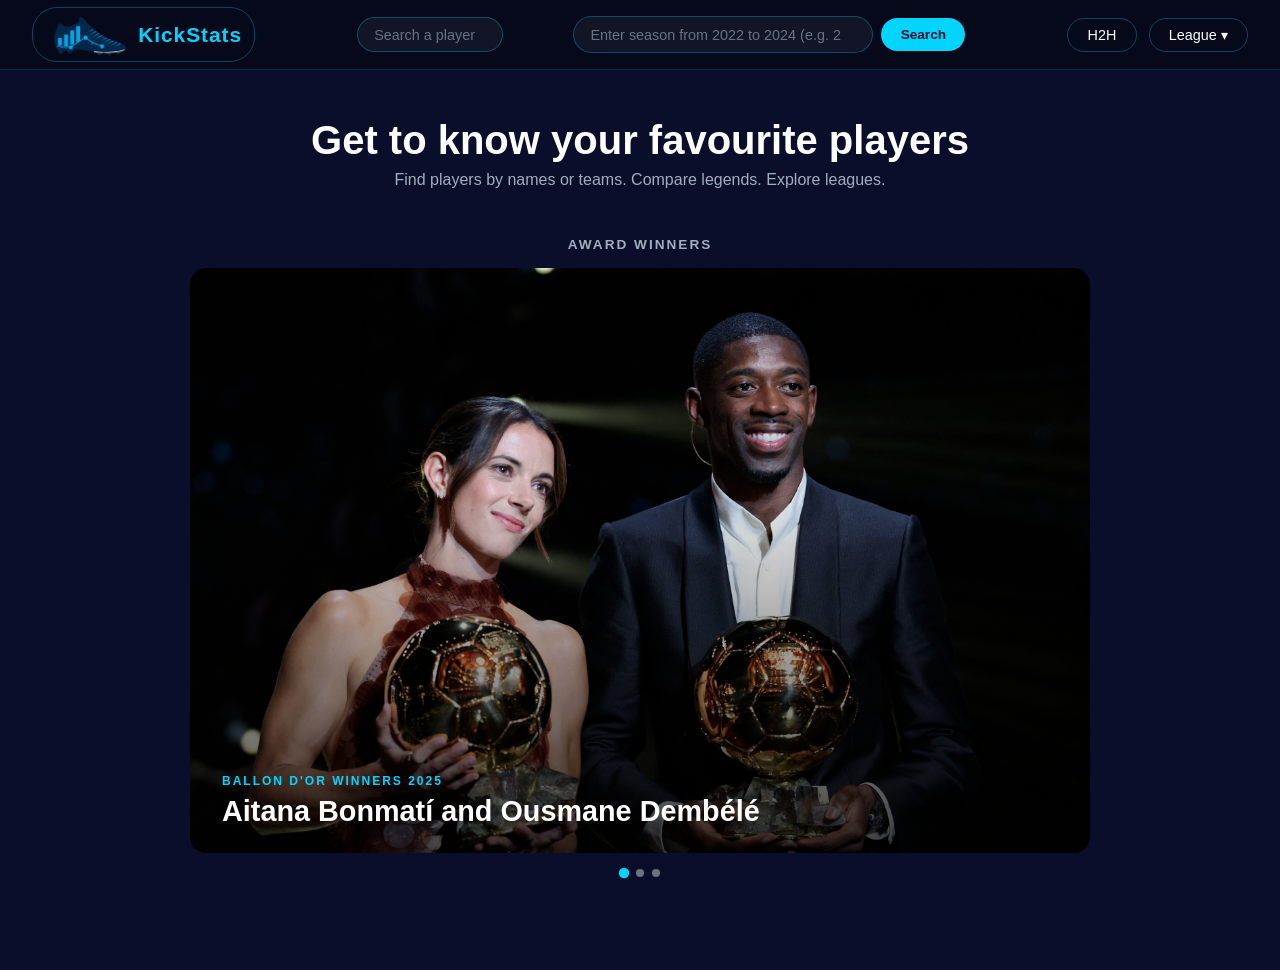
==== commit eed2e13e: "update" ====
--- a/index.html
+++ b/index.html
@@ -23,10 +23,10 @@
 
         <div id="nav-search">
             <div id="search-wrapper"> 
-                <input type="text" id="search-input" placeholder="Search a player or team" />
+                <input type="text" id="search-input" placeholder="Search a player" />
                 <div id="search-dropdown" class="hidden"></div>
             </div>
-            <input type="number" id="season-input" placeholder="Enter season (e.g. 2023 = 2023/24)" />
+            <input type="number" id="season-input" placeholder="Enter season from 2022 to 2024 (e.g. 2023 = 2023/24)" />
             <button id="search-btn">Search</button>
         </div>
 
@@ -97,31 +97,42 @@
             <div id="player-stats"></div>
         </section>
 
-        <!--TEAM VIEW-->
-        <section id="team-view" class="hidden">
-            <div id="team-profile"></div>
-            <div id="team-stats"></div>
-        </section>
-
         <!--HEAD-TO-HEAD VIEW-->
         <section id="compare-view" class="hidden">
-            <h2 id="compare-title">Head-to-Head</h2>
-            <div id="compare-inputs">
-                <div class="compare-col">
-                    <input type="text" id="player1-input" placeholder="Enter first player name" />
-                    <input type="number" id="player1-season" placeholder="Enter season (e.g. 2023 = 2023/24)" />
-                    <button id="player1-btn">Get Player 1</button>
-                    <div id="player1-result"></div>
+            <h3>Compare players from the top 5 leagues (Premier league, LaLiga, Ligue1, Bundesliga and Serie A)</h3>
+            <div id="compare-search-area">
+
+                <div class="compare-search-col">
+                <div class="compare-search-wrapper">
+                    <input type="text" id="player-a-input" placeholder="Search Player A..." />
+                    <div id="dropdown-a" class="search-dropdown hidden"></div>
                 </div>
-                <div class="vs-label">VS</div>
-                <div class="compare-col">
-                    <input type="text" id="player2-input" placeholder="Enter second player name" />
-                    <input type="number" id="player2-season" placeholder="Enter season (e.g. 2023 = 2023/24)" />
-                    <button id="player2-btn">Get Player 2</button>
-                    <div id="player2-result"></div>
+                <input type="text" inputmode="numeric" id="season-a-input" placeholder="Season (e.g. 2023)" />
+                <button id="search-a-btn" class="compare-search-btn">Search</button>
                 </div>
+
+                <div class="vs-divider">VS</div>
+
+                <div class="compare-search-col">
+                <div class="compare-search-wrapper">
+                    <input type="text" id="player-b-input" placeholder="Search Player B..." />
+                    <div id="dropdown-b" class="search-dropdown hidden"></div>
+                </div>
+                <input type="text" inputmode="numeric" id="season-b-input" placeholder="Season (e.g. 2022)" />
+                <button id="search-b-btn" class="compare-search-btn">Search</button>
+                </div>
+
             </div>
-            <div id="compare-table"></div>
+
+            <div id="compare-status"></div>
+
+            <div id="compare-banners" class="hidden">
+                <div id="banner-a" class="compare-banner"></div>
+                <div class="h2h-title">HEAD <span>TO</span> HEAD</div>
+                <div id="banner-b" class="compare-banner"></div>
+            </div>
+
+            <div id="compare-table" class="hidden"></div>
         </section>
 
         <!--LEAGUE VIEW-->
--- a/style.css
+++ b/style.css
@@ -670,149 +670,250 @@
   margin-top: 2px;
 }
 
-/* COMPARE VIEW */
+/* HEAD-TO-HEAD PAGE */
+
 #compare-view {
-  padding: 2rem;
-  max-width: 1000px;
-  margin: 0 auto;
-}
-
-#compare-title {
-  text-align: center;
-  font-size: 2.5rem;
-  font-weight: 900;
-  margin-bottom: 2rem;
-  text-transform: uppercase;
-  letter-spacing: 2px;
-}
-
-#compare-title span {
-  color: var(--accent);
-}
-
-#compare-inputs {
-  display: grid;
-  grid-template-columns: 1fr auto 1fr;
-  gap: 1.5rem;
-  align-items: start;
-  margin-bottom: 2rem;
-}
-
-.compare-col {
-  display: flex;
-  flex-direction: column;
-  gap: 1rem;
-}
-
-.compare-col input {
-  padding: 0.6rem 1rem;
-  border-radius: 25px;
-  border: 1px solid rgba(0, 212, 255, 0.3);
-  background: rgba(255,255,255,0.05);
-  color: var(--text-primary);
-  font-size: 0.9rem;
-  outline: none;
-}
-
-.compare-col button {
-  padding: 0.6rem;
-  background: var(--accent);
-  color: #0a0e2a;
-  border: none;
-  border-radius: 25px;
-  font-weight: 700;
-  cursor: pointer;
-  font-size: 0.9rem;
-}
-
-.vs-label {
-  font-size: 2rem;
-  font-weight: 900;
-  color: var(--accent);
-  display: flex;
-  align-items: center;
-  justify-content: center;
-  padding-top: 0.5rem;
-}
-
-/* H2H player banners */
-#compare-table {
-  margin-top: 1rem;
-}
-
-.h2h-player-banners {
-  display: grid;
-  grid-template-columns: 1fr 1fr;
-  gap: 1rem;
-  margin-bottom: 2rem;
-}
-
-.h2h-banner {
-  background: linear-gradient(135deg, var(--bg-card), #0d1535);
-  border-radius: 12px;
-  padding: 1.5rem;
-  display: flex;
-  align-items: center;
-  gap: 1rem;
-  border: 1px solid rgba(0, 212, 255, 0.15);
-  position: relative;
-  overflow: hidden;
-}
-
-.h2h-banner img {
-  width: 80px;
-  height: 80px;
-  object-fit: cover;
-  border-radius: 50%;
-  border: 2px solid var(--accent);
-}
-
-.h2h-banner-name {
-  font-size: 1.2rem;
-  font-weight: 800;
-  text-transform: uppercase;
-}
-
-.h2h-banner-club {
-  font-size: 0.8rem;
-  color: var(--text-secondary);
-}
-
-/* Stat rows */
+    width: 100%;
+    max-width: 1000px;
+    margin: 0 auto;
+    padding: 2rem;
+    box-sizing: border-box;
+}
+
+#compare-search-area {
+    display: grid;
+    grid-template-columns: 1fr auto 1fr;
+    gap: 1.5rem;
+    align-items: start;
+    width: 100%;
+    margin-bottom: 2rem;
+}
+
+.compare-search-col {
+    display: flex;
+    flex-direction: column;
+    gap: 0.75rem;
+    min-width: 0;
+}
+
+.compare-search-wrapper {
+    position: relative;
+    width: 100%;
+}
+
+.compare-search-wrapper input,
+#season-a-input,
+#season-b-input {
+    width: 100%;
+    height: 50px;
+    box-sizing: border-box;
+
+    padding: 0 1rem;
+
+    border-radius: 10px;
+    border: 1px solid rgba(0, 212, 255, 0.3);
+
+    background: #292929;
+    color: var(--text-primary);
+
+    font-size: 1rem;
+    outline: none;
+}
+
+.compare-search-wrapper input:focus,
+#season-a-input:focus,
+#season-b-input:focus {
+    border-color: var(--accent);
+}
+
+.compare-search-wrapper input::placeholder,
+#season-a-input::placeholder,
+#season-b-input::placeholder {
+    color: var(--text-primary);
+    opacity: 0.8;
+}
+
+.compare-search-btn {
+    width: 100%;
+    height: 40px;
+
+    background: var(--accent);
+    color: #0a0e2a;
+
+    border: none;
+    border-radius: 25px;
+
+    font-weight: 700;
+    font-size: 0.9rem;
+
+    cursor: pointer;
+
+    transition: background 0.2s;
+}
+
+.compare-search-btn:hover {
+    background: var(--accent-dark);
+}
+
+.vs-divider {
+    font-size: 2rem;
+    font-weight: 900;
+    color: var(--accent);
+
+    display: flex;
+    align-items: center;
+    justify-content: center;
+
+    padding-top: 0.5rem;
+}
+
+.search-dropdown {
+    position: absolute;
+    top: calc(100% + 6px);
+    left: 0;
+    right: 0;
+
+    background: #06091a;
+
+    border: 1px solid rgba(0, 212, 255, 0.25);
+    border-radius: 12px;
+
+    overflow: hidden;
+    z-index: 9999;
+}
+
+#compare-status {
+    text-align: center;
+    font-size: 0.9rem;
+    color: var(--text-secondary);
+    margin-bottom: 1rem;
+    min-height: 24px;
+}
+
+
+/* PLAYER BANNERS */
+
+#compare-banners {
+    display: grid;
+    grid-template-columns: 1fr auto 1fr;
+    gap: 1rem;
+    align-items: center;
+    margin-bottom: 2rem;
+}
+
+#compare-banners.hidden {
+    display: none;
+}
+
+.compare-banner {
+    background: linear-gradient(135deg, #1a1f4e, #0d1535);
+    border-radius: 12px;
+    padding: 1.25rem;
+
+    display: flex;
+    align-items: center;
+    gap: 1rem;
+
+    border: 1px solid rgba(0, 212, 255, 0.15);
+}
+
+.compare-banner img {
+    width: 70px;
+    height: 70px;
+
+    border-radius: 50%;
+    object-fit: cover;
+    object-position: top;
+
+    border: 2px solid var(--accent);
+    flex-shrink: 0;
+}
+
+.h2h-title {
+    font-size: 1.5rem;
+    font-weight: 900;
+
+    text-transform: uppercase;
+    color: var(--text-primary);
+
+    text-align: center;
+    letter-spacing: 2px;
+    white-space: nowrap;
+}
+
+.h2h-title span {
+    color: var(--accent);
+}
+
+
+/* STAT ROWS */
+
+#compare-table.hidden {
+    display: none;
+}
+
 .h2h-stat-row {
-  display: grid;
-  grid-template-columns: 1fr auto 1fr;
-  align-items: center;
-  margin-bottom: 0.6rem;
-  gap: 0.5rem;
+    display: grid;
+    grid-template-columns: 1fr 190px 1fr;
+
+    align-items: center;
+
+    gap: 0.5rem;
+    margin-bottom: 0.5rem;
 }
 
 .h2h-val {
-  padding: 0.7rem 1rem;
-  background: var(--bg-card);
-  border-radius: 8px;
-  font-size: 1.3rem;
-  font-weight: 800;
-  color: var(--text-primary);
-  text-align: center;
-  border: 1px solid rgba(255,255,255,0.05);
+    min-height: 50px;
+    box-sizing: border-box;
+
+    display: flex;
+    align-items: center;
+    justify-content: center;
+
+    padding: 0.75rem 1rem;
+
+    background: var(--bg-card);
+    border-radius: 8px;
+
+    font-size: 1.4rem;
+    font-weight: 800;
+
+    color: var(--text-primary);
+    text-align: center;
+
+    border: 1px solid rgba(255,255,255,0.05);
+
+    transition: all 0.2s;
 }
 
 .h2h-val.winner {
-  background: var(--accent);
-  color: #0a0e2a;
+    background: var(--accent);
+    color: #0a0e2a;
+    border-color: var(--accent);
 }
 
 .h2h-stat-label {
-  background: #1a1f4e;
-  padding: 0.7rem 1rem;
-  border-radius: 8px;
-  font-size: 0.75rem;
-  font-weight: 700;
-  color: var(--text-secondary);
-  text-align: center;
-  text-transform: uppercase;
-  letter-spacing: 1px;
+    min-height: 50px;
+    box-sizing: border-box;
+
+    display: flex;
+    align-items: center;
+    justify-content: center;
+
+    background: #1a1f4e;
+
+    padding: 0.75rem 1rem;
+
+    border-radius: 8px;
+
+    font-size: 0.75rem;
+    font-weight: 700;
+
+    color: var(--text-secondary);
+
+    text-align: center;
+    text-transform: uppercase;
+    letter-spacing: 1px;
 }
 
 /* LEAGUE VIEW */
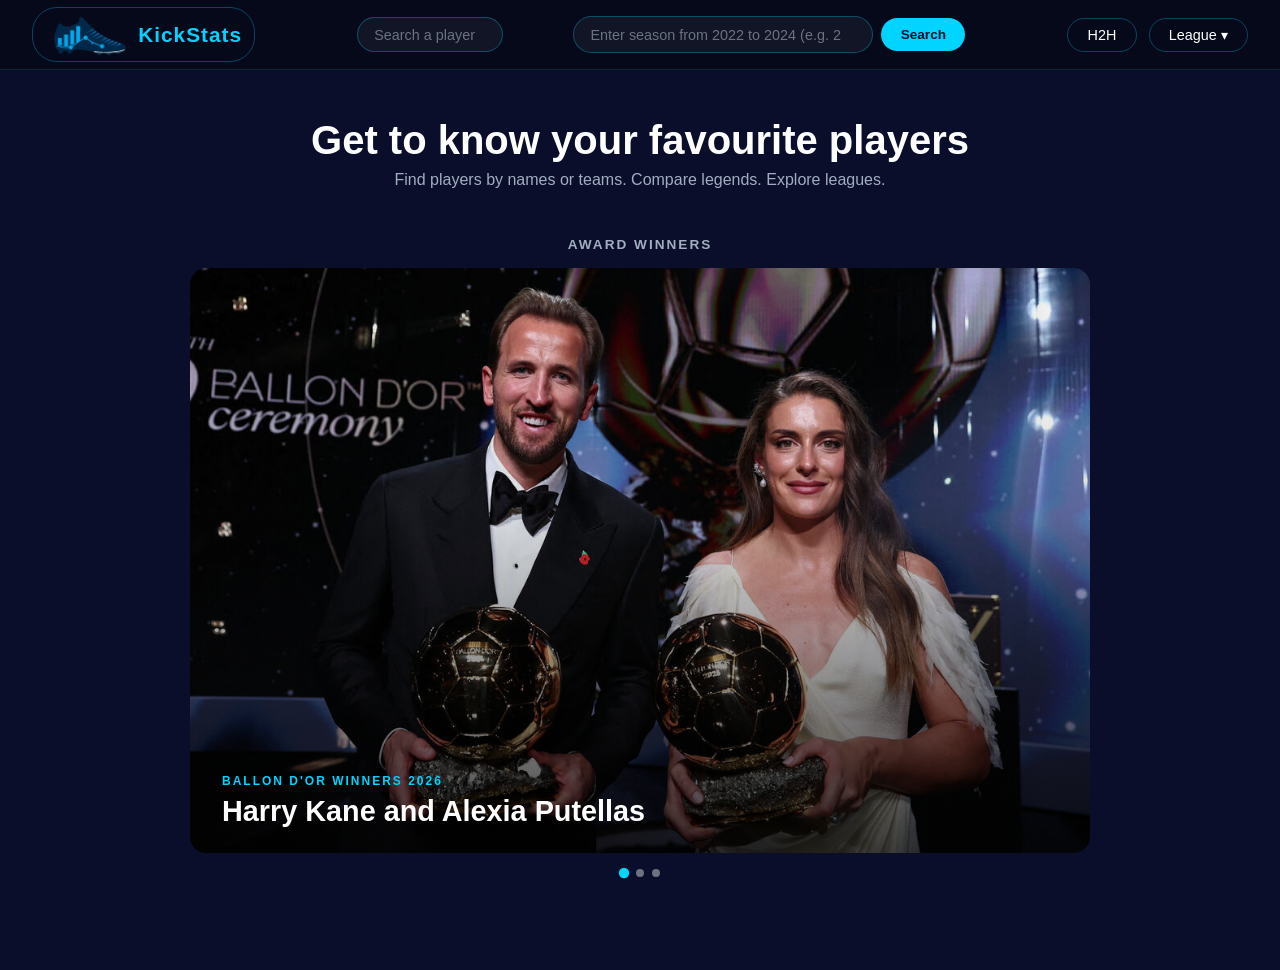
==== commit 9bbf9dee: "updated images" ====
--- a/index.html
+++ b/index.html
@@ -63,22 +63,22 @@
                 <div id="slideshow">
                     <div class="slide active" style="background-image: url('img/bd.jpeg')">
                         <div class="slide-content">
-                            <div class="award-label">Ballon d'Or Winners 2025 </div>
-                            <div class="award-name">Aitana Bonmatí and Ousmane Dembélé</div>
+                            <div class="award-label">Ballon d'Or Winners 2026 </div>
+                            <div class="award-name">Harry Kane and Alexia Putellas</div>
                         </div>   
                     </div>
 
-                    <div class="slide" style="background-image: url('img/kopa.webp')">
+                    <div class="slide" style="background-image: url('img/kopa.jpg')">
                         <div class="slide-content">
-                            <div class="award-label"> Kopa Trophy 2025 </div>
+                            <div class="award-label"> Kopa Trophy 2026 </div>
                             <div class="award-name">Lamine Yamal</div>
                         </div> 
                     </div>
 
                     <div class="slide" style="background-image: url('img/yashin.webp')">
                         <div class="slide-content">
-                            <div class="award-label"> Yashin Trophy 2025 </div>
-                            <div class="award-name">Gianluigi Donnarumma</div>
+                            <div class="award-label"> Yashin Trophy 2026 </div>
+                            <div class="award-name">Unai Simón and Cata Coll</div>
                         </div>   
                     </div>
                 </div>
--- a/style.css
+++ b/style.css
@@ -680,6 +680,13 @@
     box-sizing: border-box;
 }
 
+#compare-view h3{
+  font-size: 1.5rem;
+  color: var(--text-primary);
+  margin-bottom: 2rem;
+  
+}
+
 #compare-search-area {
     display: grid;
     grid-template-columns: 1fr auto 1fr;
@@ -938,6 +945,10 @@
   width: 60px;
   height: 60px;
   object-fit: contain;
+  background: #ffffff;
+  border-radius: 50%;
+  padding: 8px;
+  box-sizing: border-box;
 }
 
 #league-header h2 {
@@ -1012,14 +1023,24 @@
   object-position: top;
 }
 
-.league-player-name {
+.league-player-info {
   flex: 1;
   padding: 0 1rem;
+  min-width: 0;
+}
+
+.league-player-name {
   font-size: 0.9rem;
   font-weight: 700;
   text-transform: uppercase;
   letter-spacing: 1px;
   color: var(--text-primary);
+}
+
+.league-player-team {
+  font-size: 0.75rem;
+  color: var(--text-secondary);
+  margin-top: 2px;
 }
 
 .league-player-stat {
